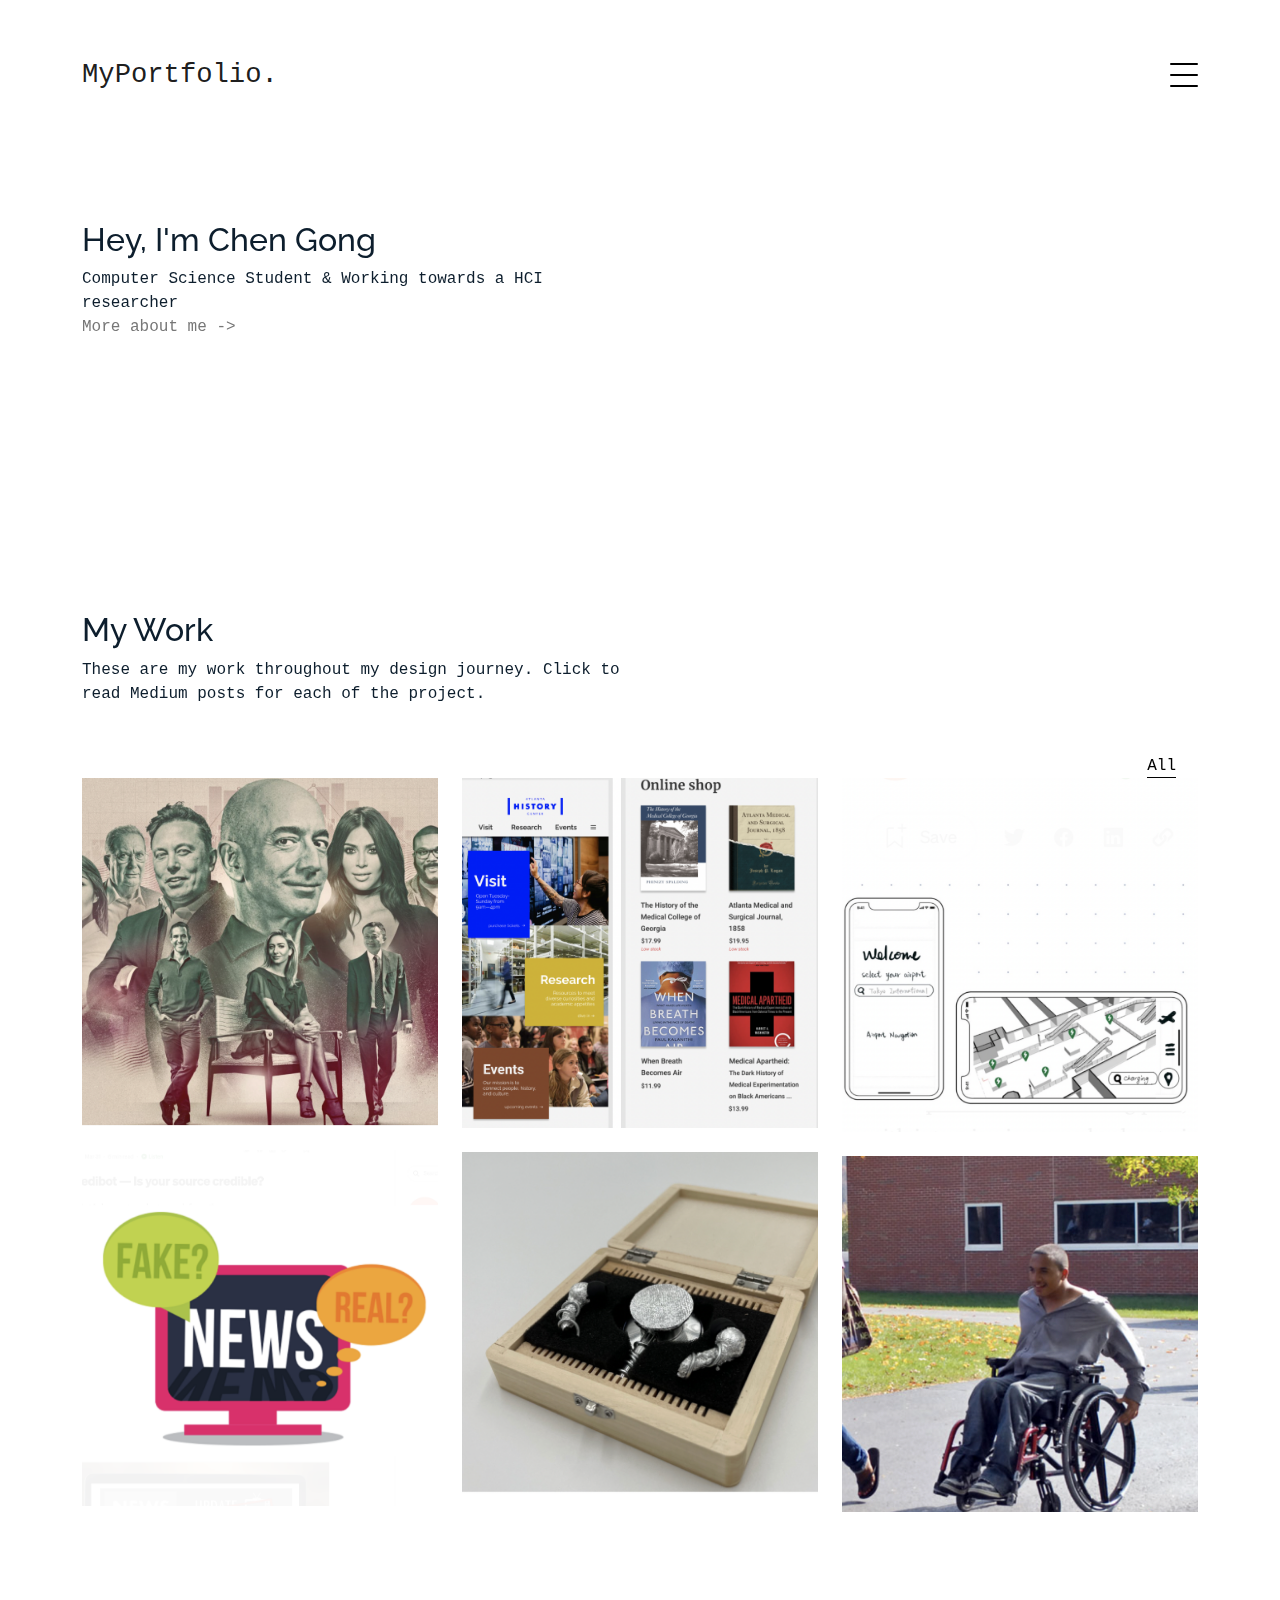
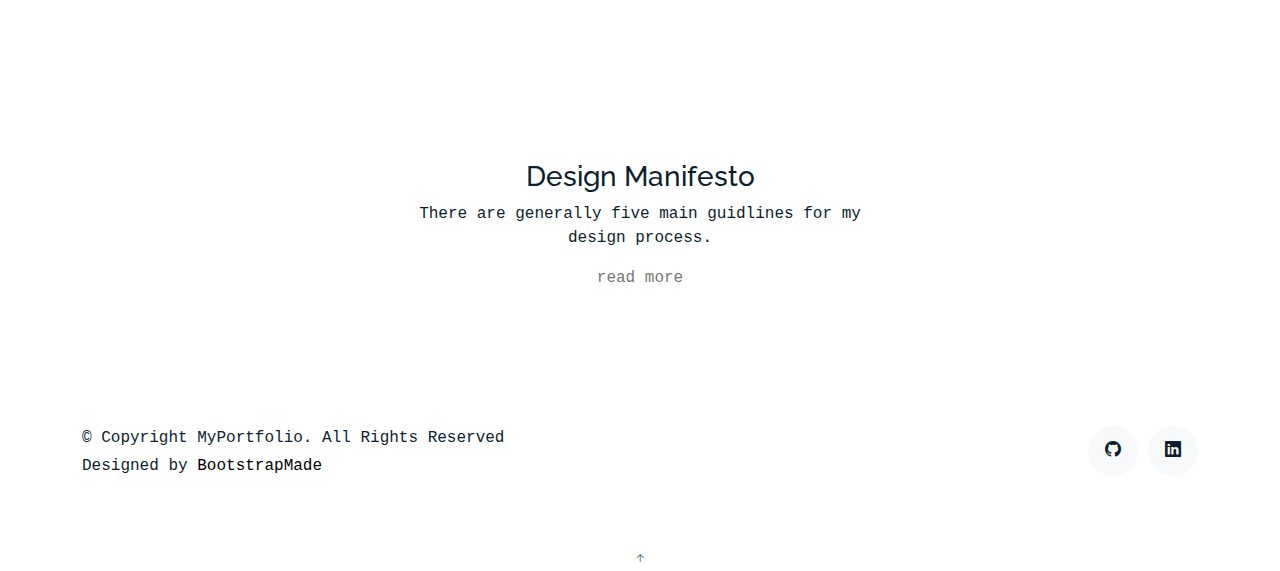
==== index.html @ 4b08886a "initial commit" ====
<!DOCTYPE html>
<html lang="en">

<head>
  <meta charset="utf-8">
  <meta content="width=device-width, initial-scale=1.0" name="viewport">

  <title>Chen's Portfolio</title>
  <meta content="" name="description">
  <meta content="" name="keywords">

  <!-- Favicons -->
  <link href="assets/img/favicon.png" rel="icon">
  <link href="assets/img/apple-touch-icon.png" rel="apple-touch-icon">

  <!-- Google Fonts -->
  <link href="https://fonts.googleapis.com/css?family=https://fonts.googleapis.com/css?family=Inconsolata:400,500,600,700|Raleway:400,400i,500,500i,600,600i,700,700i" rel="stylesheet">

  <!-- Vendor CSS Files -->
  <link href="assets/vendor/aos/aos.css" rel="stylesheet">
  <link href="assets/vendor/bootstrap/css/bootstrap.min.css" rel="stylesheet">
  <link href="assets/vendor/bootstrap-icons/bootstrap-icons.css" rel="stylesheet">
  <link href="assets/vendor/swiper/swiper-bundle.min.css" rel="stylesheet">

  <!-- Template Main CSS File -->
  <link href="assets/css/style.css" rel="stylesheet">

  <!-- =======================================================
  * Template Name: MyPortfolio - v4.7.0
  * Template URL: https://bootstrapmade.com/myportfolio-bootstrap-portfolio-website-template/
  * Author: BootstrapMade.com
  * License: https://bootstrapmade.com/license/
  ======================================================== -->
</head>

<body>

  <!-- ======= Navbar ======= -->
  <div class="collapse navbar-collapse custom-navmenu" id="main-navbar">
    <div class="container py-2 py-md-5">
      <div class="row align-items-start">
        <div class="col-md-2">
          <ul class="custom-menu">
            <li class="active"><a href="index.html">Home</a></li>
            <li><a href="about.html">About Me</a></li>

          </ul>
        </div>

      </div>

    </div>
  </div>

  <nav class="navbar navbar-light custom-navbar">
    <div class="container">
      <a class="navbar-brand" href="index.html">MyPortfolio.</a>
      <a href="#" class="burger" data-bs-toggle="collapse" data-bs-target="#main-navbar">
        <span></span>
      </a>
    </div>
  </nav>

  <main id="main">
    <section class="section site-portfolio">
    <div class="container">
    <div class="row mb-5 align-items-center">
      <div class="col-md-12 col-lg-6 mb-4 mb-lg-0" data-aos="fade-up">
        <h2>Hey, I'm Chen Gong</h2>
        <p class="mb-0">Computer Science Student &amp; Working towards a HCI researcher</p>
        <a href="about.html">More about me -></a>
      </div>
    </div>
  </section>
    <!-- ======= Works Section ======= -->
    <section class="section site-portfolio">
      <div class="container">
        <div class="row mb-5 align-items-center">
          <div class="col-md-12 col-lg-6 mb-4 mb-lg-0" data-aos="fade-up">
            <h2>My Work</h2>
            <p class="mb-0">These are my work throughout my design journey. Click to read Medium posts for each of the project.</p>
          </div>
        
          <!-- <div class="col-md-12 col-lg-6 text-start text-lg-end" data-aos="fade-up" data-aos-delay="100">
            <div id="filters" class="filters">
              <a href="#" data-filter="*" class="active">All</a>
              <a href="#" data-filter=".web">Web</a>
              <a href="#" data-filter=".design">Design</a>
              <a href="#" data-filter=".branding">Branding</a>
              <a href="#" data-filter=".photography">Photography</a>
            </div>
          </div> -->
        </div>
        <div class="container" style="display: flex; justify-content: flex-end">
          <div class="col-md-12 col-lg-6 text-start text-lg-end" data-aos="fade-up" data-aos-delay="100"  >
            <div  id="filters" class="filters" >
              <a href="#" data-filter="*" class="active">All</a>
            </div>
          </div>
        </div>
        <div id="portfolio-grid" class="row no-gutter" data-aos="fade-up" data-aos-delay="200">
          <div class="item web col-sm-6 col-md-4 col-lg-4 mb-4">
            <a href="https://medium.com/@gongcchen999/design-for-understanding-653224f5f0c0" class="item-wrap fancybox">
              <div class="work-info">
                <h3>Wealth Visualization</h3>
                <span>Interactive webpage</span>
              </div>
              <img class="img-fluid" src="assets/img/billionaire.png" width="356" height="356">
            </a>
          </div>
          <div class="item photography col-sm-6 col-md-4 col-lg-4 mb-4">
            <a href="https://medium.com/@gongcchen999/mobile-website-design-atlanta-history-center-ecdf8f0ae6c6" class="item-wrap fancybox">
              <div class="work-info">
                <h3>Mobile Webpage Design</h3>
                <span>Figma</span>
              </div>
              <img class="img-fluid" src="assets/img/figma.png" width="356" height="356">
            </a>
          </div>
          <div class="item branding col-sm-6 col-md-4 col-lg-4 mb-4">
            <a href="https://medium.com/@gongcchen999/prototype-airport-navigation-app-8dddd4defbae" class="item-wrap fancybox">
              <div class="work-info">
                <h3>Airport guiding app</h3>
                <span>App</span>
              </div>
              <img class="img-fluid" src="assets/img/app1.png" width="356" height="356">
            </a>
          </div>
          <div class="item design col-sm-6 col-md-4 col-lg-4 mb-4">
            <a href="https://medium.com/@gongcchen999/incredibot-the-source-evaluation-chatbot-e22843366904" class="item-wrap fancybox">
              <div class="work-info">
                <h3>Incredibot - chatbot design</h3>
                <span>Chatbot</span>
              </div>
              <img class="img-fluid" src="assets/img/chatbot.png" width="356" height="356">
            </a>
          </div>
          <div class="item photography col-sm-6 col-md-4 col-lg-4 mb-4">
            <a href="https://medium.com/@gongcchen999/airscope-a-wireless-headphone-for-museum-guidance-38a938fc433d" class="item-wrap fancybox">
              <div class="work-info">
                <h3>Airscope</h3>
                <span>physical prototype</span>
              </div>
              <img class="img-fluid" src="assets/img/airscope.png">
            </a>
          </div>
          <div class="item branding col-sm-6 col-md-4 col-lg-4 mb-4">
            <a href="https://medium.com/@gongcchen999/design-for-accessibility-annotated-campus-map-392881d0c738" class="item-wrap fancybox">
              <div class="work-info">
                <h3>Annotated Campus Map</h3>
                <span>Accessibility</span>
              </div>
              <img class="img-fluid" src="assets/img/map.png" width="356" height="356">
            </a>
          </div>
        </div>
      </div>
    </section><!-- End  Works Section -->

    <!-- ======= Design Manifesto ======= -->
    <section class="section">
      <div class="container">
        <div class="row justify-content-center text-center mb-4">
          <div class="col-5">
            <h3 class="h3 heading">Design Manifesto</h3>
            <p>There are generally five main guidlines for my design process.</p>
            <a href="blog.html">read more</a>
          </div>
        </div>

      </div>
    </section><!-- End Clients Section -->

   
    <!-- ======= Testimonials Section ======= -->
    <!-- <section class="section pt-0">
      <div class="container">

        <div class="testimonials-slider swiper" data-aos="fade-up" data-aos-delay="100">
          <div class="swiper-wrapper">

            <div class="swiper-slide">
              <div class="testimonial-wrap">
                <div class="testimonial">
                  <img src="assets/img/person_1.jpg" alt="Image" class="img-fluid">
                  <blockquote>
                    <p>Lorem ipsum dolor sit amet consectetur adipisicing elit. Quisquam necessitatibus incidunt ut officiis
                      explicabo inventore.</p>
                  </blockquote>
                  <p>&mdash; Jean Hicks</p>
                </div>
              </div>
            </div>

            <div class="swiper-slide">
              <div class="testimonial-wrap">
                <div class="testimonial">
                  <img src="assets/img/person_2.jpg" alt="Image" class="img-fluid">
                  <blockquote>
                    <p>Lorem ipsum dolor sit amet consectetur adipisicing elit. Quisquam necessitatibus incidunt ut officiis
                      explicabo inventore.</p>
                  </blockquote>
                  <p>&mdash; Chris Stanworth</p>
                </div>
              </div>
            </div>

          </div>
          <div class="swiper-pagination"></div>
        </div>

      </div>
    </section> -->
    <!-- End Testimonials Section -->

  </main><!-- End #main -->

  <!-- ======= Footer ======= -->
  <footer class="footer" role="contentinfo">
    <div class="container">
      <div class="row">
        <div class="col-sm-6">
          <p class="mb-1">&copy; Copyright MyPortfolio. All Rights Reserved</p>
          <div class="credits">
            <!--
            All the links in the footer should remain intact.
            You can delete the links only if you purchased the pro version.
            Licensing information: https://bootstrapmade.com/license/
            Purchase the pro version with working PHP/AJAX contact form: https://bootstrapmade.com/buy/?theme=MyPortfolio
          -->
            Designed by <a href="https://bootstrapmade.com/">BootstrapMade</a>
          </div>
        </div>
        <div class="col-sm-6 social text-md-end">
          <a href="https://github.com/cgong99"><span class="bi bi-github"></span></a>
          <a href="https://www.linkedin.com/in/chen-gong-7626a21b3/"><span class="bi bi-linkedin"></span></a>
        </div>
      </div>
    </div>
  </footer>

  <a href="#" class="back-to-top d-flex align-items-center justify-content-center"><i class="bi bi-arrow-up-short"></i></a>

  <!-- Vendor JS Files -->
  <script src="assets/vendor/aos/aos.js"></script>
  <script src="assets/vendor/bootstrap/js/bootstrap.bundle.min.js"></script>
  <script src="assets/vendor/isotope-layout/isotope.pkgd.min.js"></script>
  <script src="assets/vendor/swiper/swiper-bundle.min.js"></script>
  <script src="assets/vendor/php-email-form/validate.js"></script>

  <!-- Template Main JS File -->
  <script src="assets/js/main.js"></script>

</body>

</html>
---- assets/css/style.css ----
/**
* Template Name: MyPortfolio - v4.7.0
* Template URL: https://bootstrapmade.com/myportfolio-bootstrap-portfolio-website-template/
* Author: BootstrapMade.com
* License: https://bootstrapmade.com/license/
*/

/*--------------------------------------------------------------
# General
--------------------------------------------------------------*/
body {
  font-family: "Inconsolata", monospace;
  color: #0d1e2d;
}

a {
  color: #777;
  text-decoration: none;
}

a:hover {
  color: #000;
}

h1, h2, h3, h4, h5, h6, .font-heading {
  font-family: "Raleway", sans-serif;
}

.section {
  padding: 7rem 0;
}

.filters a {
  text-decoration: none;
  color: #000;
  display: inline-block;
  padding-left: 10px;
  padding-right: 10px;
  position: relative;
}
.filters a:hover, .filters a:focus, .filters a:active {
  text-decoration: none;
}
.filters a:hover:before {
  content: "";
  position: absolute;
  left: 10px;
  right: 10px;
  bottom: 0;
  height: 1px;
  background-color: #000;
}
.filters a.active {
  color: #000;
}
.filters a.active:before {
  content: "";
  position: absolute;
  left: 10px;
  right: 10px;
  bottom: 0;
  height: 1px;
  background-color: #000;
}

.item {
  border: none;
  margin-bottom: 30px;
}
.item .item-wrap {
  display: block;
  position: relative;
  overflow: hidden;
}
.item .item-wrap:after {
  z-index: 2;
  position: absolute;
  content: "";
  top: 0;
  left: 0;
  right: 0;
  bottom: 0;
  background: rgba(0, 0, 0, 0.4);
  visibility: hidden;
  opacity: 0;
  transition: 0.3s all ease-in-out;
}
.item .item-wrap img {
  transition: 0.3s transform ease;
  transform: scale(1);
}
.item .item-wrap > .work-info {
  position: absolute;
  top: 50%;
  width: 100%;
  text-align: center;
  z-index: 3;
  transform: translateY(-50%);
  color: #fff;
  opacity: 0;
  visibility: hidden;
  margin-top: 20px;
  transition: 0.3s all ease;
}
.item .item-wrap > .work-info h3 {
  font-size: 20px;
  margin-bottom: 0;
}
.item .item-wrap > .work-info span {
  font-size: 14px;
  text-transform: uppercase;
  letter-spacing: 0.2rem;
}
.item .item-wrap:hover {
  text-decoration: none;
}
.item .item-wrap:hover img {
  transform: scale(1.05);
}
.item .item-wrap:hover:after {
  opacity: 1;
  visibility: visible;
}
.item .item-wrap:hover .work-info {
  margin-top: 0px;
  opacity: 1;
  visibility: visible;
}

.testimonial-wrap {
  padding: 50px 50px 80px 50px;
  background: #eceff2;
}
.testimonial-wrap .testimonial {
  text-align: center;
  max-width: 500px;
  margin: 0 auto;
}
.testimonial-wrap .testimonial img {
  border-radius: 50%;
  width: 120px;
  margin: 0 auto 30px auto;
}
.testimonial-wrap .testimonial blockquote p {
  font-size: 20px;
}

.h3 {
  font-size: 20px;
}

.h4 {
  font-size: 16px;
}

.heading {
  font-size: 28px;
}

.readmore {
  display: inline-block;
  border: 1px solid #000;
  padding: 10px 15px;
  font-size: 12px;
  text-transform: uppercase;
  color: #000;
  transition: 0.2s all ease;
  font-weight: 700;
}
.readmore:active, .readmore:focus, .readmore:hover {
  outline: none;
}
.readmore:hover {
  color: #fff;
  text-decoration: none;
  background: #000;
}

.testimonials-slider .swiper-pagination {
  margin-top: -60px;
  position: relative;
}
.testimonials-slider .swiper-pagination .swiper-pagination-bullet {
  width: 12px;
  height: 12px;
  background-color: rgba(13, 30, 45, 0.3);
  opacity: 1;
}
.testimonials-slider .swiper-pagination .swiper-pagination-bullet-active {
  background-color: rgba(13, 30, 45, 0.6);
}

.sticky-content {
  position: sticky;
  position: -webkit-sticky;
  top: 0;
  /* required */
}

.list-line li {
  margin-bottom: 10px;
  position: relative;
  padding-left: 30px;
}
.list-line li:before {
  content: "";
  position: absolute;
  left: 0;
  top: 0.7rem;
  width: 10px;
  height: 2px;
  background: #000;
}

.form-control {
  border-radius: 0;
  background: #f8f9fa;
  border: 1px solid transparent;
  padding-top: 10px !important;
  padding-bottom: 10px !important;
}
.form-control:active, .form-control:focus {
  background: #eff1f4;
  outline: none;
  box-shadow: none;
  border: 1px solid transparent;
}

.custom-progress {
  height: 7px;
  border-radius: 0;
}
.custom-progress .progress-bar {
  background: #000;
}

/* Services */
.services i {
  font-size: 40px;
}
.services h4 {
  padding-top: 10px;
}

/* Contact Form */
.php-email-form .error-message {
  display: none;
  color: #fff;
  background: #ed3c0d;
  text-align: left;
  padding: 15px;
  font-weight: 600;
}
.php-email-form .error-message br + br {
  margin-top: 25px;
}
.php-email-form .sent-message {
  display: none;
  color: #fff;
  background: #18d26e;
  text-align: center;
  padding: 15px;
  font-weight: 600;
}
.php-email-form .loading {
  display: none;
  background: #fff;
  text-align: center;
  padding: 15px;
}
.php-email-form .loading:before {
  content: "";
  display: inline-block;
  border-radius: 50%;
  width: 24px;
  height: 24px;
  margin: 0 10px -6px 0;
  border: 3px solid #18d26e;
  border-top-color: #eee;
  -webkit-animation: animate-loading 1s linear infinite;
  animation: animate-loading 1s linear infinite;
}

@-webkit-keyframes animate-loading {
  0% {
    transform: rotate(0deg);
  }
  100% {
    transform: rotate(360deg);
  }
}

@keyframes animate-loading {
  0% {
    transform: rotate(0deg);
  }
  100% {
    transform: rotate(360deg);
  }
}
/*--------------------------------------------------------------
# Header
--------------------------------------------------------------*/
/* Custom Navmenu */
.custom-navmenu {
  background: #0d1e2d;
}
.custom-navmenu .custom-menu, .custom-navmenu .custom-menu li {
  padding: 0;
  margin: 0;
  list-style: none;
}
.custom-navmenu .custom-menu li {
  margin-bottom: 0;
  font-size: 20px;
}
.custom-navmenu .custom-menu li a {
  color: #fff;
  padding: 10px 0 !important;
}
.custom-navmenu .custom-menu li a:hover {
  text-decoration: none;
}
.custom-navmenu .custom-menu li.active a {
  text-decoration: underline;
}
.custom-navmenu h3 {
  font-size: 20px;
  color: #fff;
}
.custom-navmenu p {
  color: rgba(255, 255, 255, 0.6);
}
.custom-navmenu a {
  color: rgba(255, 255, 255, 0.7);
}
.custom-navmenu a:hover {
  color: #fff;
}

/* Custom Navbar */
.custom-navbar {
  padding-top: 50px;
  width: 100%;
}
@media (max-width: 780px) {
  .custom-navbar > .container {
    padding-right: 0;
    padding-left: 0;
  }
}
.custom-navbar .navbar-brand {
  font-size: 1.7rem;
}

/* Burger */
.burger {
  width: 28px;
  height: 32px;
  cursor: pointer;
  position: relative;
}

.burger:before, .burger span, .burger:after {
  width: 100%;
  height: 2px;
  display: block;
  background: #000;
  border-radius: 2px;
  position: absolute;
  opacity: 1;
}

.burger:before, .burger:after {
  transition: top 0.35s cubic-bezier(0.23, 1, 0.32, 1), transform 0.35s cubic-bezier(0.23, 1, 0.32, 1), opacity 0.35s cubic-bezier(0.23, 1, 0.32, 1), background-color 1.15s cubic-bezier(0.86, 0, 0.07, 1);
  -webkit-transition: top 0.35s cubic-bezier(0.23, 1, 0.32, 1), -webkit-transform 0.35s cubic-bezier(0.23, 1, 0.32, 1), opacity 0.35s cubic-bezier(0.23, 1, 0.32, 1), background-color 1.15s cubic-bezier(0.86, 0, 0.07, 1);
  content: "";
}

.burger:before {
  top: 4px;
}

.burger span {
  top: 15px;
}

.burger:after {
  top: 26px;
}

/* Hover */
.burger:hover:before {
  top: 7px;
}

.burger:hover:after {
  top: 23px;
}

/* Click */
.burger.active span {
  opacity: 0;
}

.burger.active:before, .burger.active:after {
  top: 40%;
}

.burger.active:before {
  transform: rotate(45deg);
}

.burger.active:after {
  transform: rotate(-45deg);
}

.burger:focus {
  outline: none;
}

/*--------------------------------------------------------------
# Footer
--------------------------------------------------------------*/
.footer {
  padding: 0 0 4rem 0;
}
.footer a {
  color: #000;
}

.social a {
  display: inline-block;
  width: 50px;
  height: 50px;
  border-radius: 50%;
  background: #f8f9fa;
  position: relative;
  text-align: center;
  color: #0d1e2d;
}
.social a span {
  display: inline-block;
  left: 50%;
  position: absolute;
  top: 50%;
  transform: translate(-50%, -50%);
}
.social a:hover {
  color: #000;
}

.img-fluid {
  width: 360;
  height: 360;
}
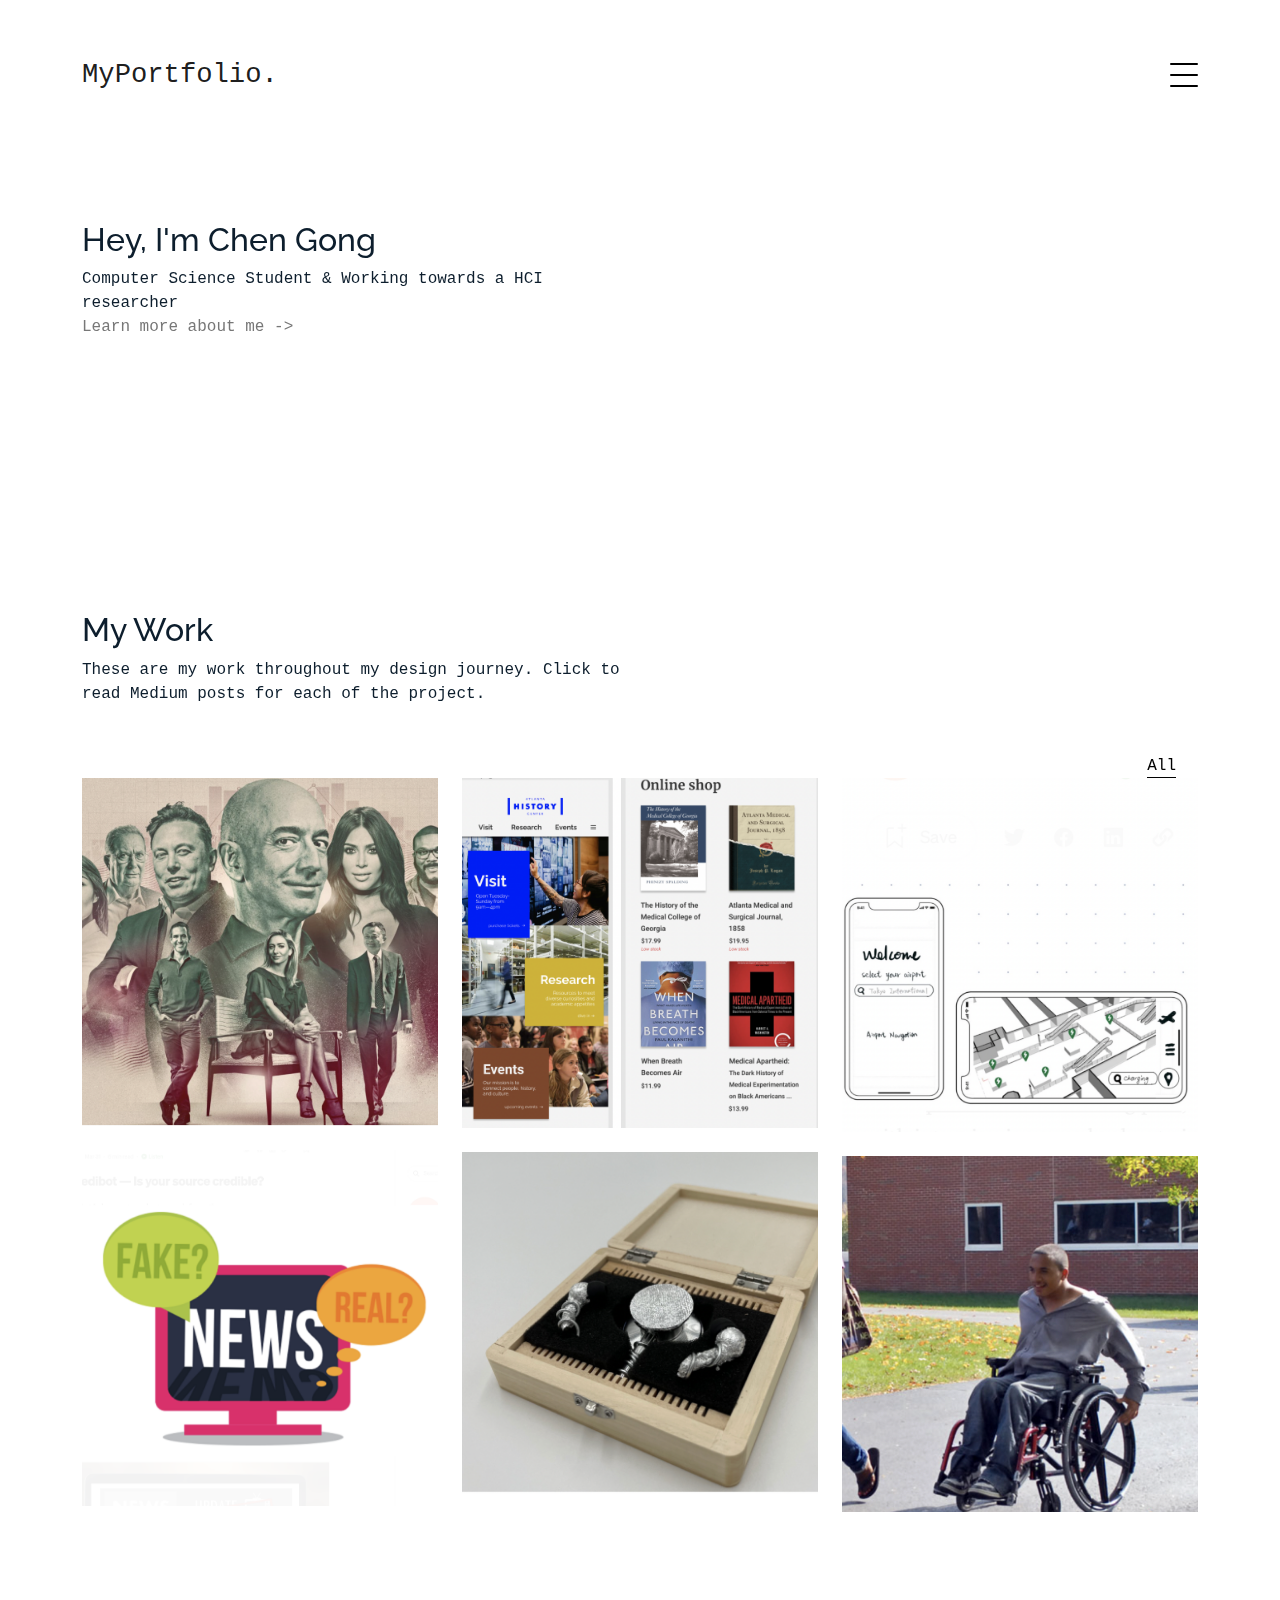
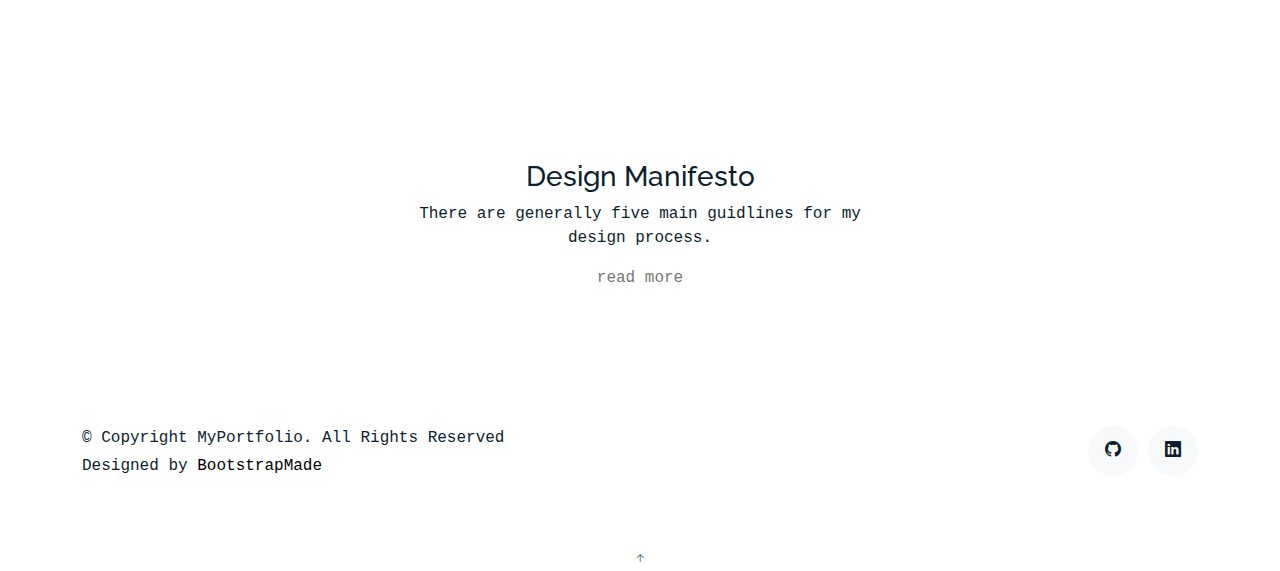
==== commit ea8aa4eb: "update icon, contact information" ====
--- a/index.html
+++ b/index.html
@@ -10,8 +10,8 @@
   <meta content="" name="keywords">
 
   <!-- Favicons -->
-  <link href="assets/img/favicon.png" rel="icon">
-  <link href="assets/img/apple-touch-icon.png" rel="apple-touch-icon">
+  <link href="assets/img/icon.png" rel="icon">
+  <link href="assets/img/icon.png" rel="apple-touch-icon">
 
   <!-- Google Fonts -->
   <link href="https://fonts.googleapis.com/css?family=https://fonts.googleapis.com/css?family=Inconsolata:400,500,600,700|Raleway:400,400i,500,500i,600,600i,700,700i" rel="stylesheet">
@@ -68,7 +68,7 @@
       <div class="col-md-12 col-lg-6 mb-4 mb-lg-0" data-aos="fade-up">
         <h2>Hey, I'm Chen Gong</h2>
         <p class="mb-0">Computer Science Student &amp; Working towards a HCI researcher</p>
-        <a href="about.html">More about me -></a>
+        <a href="about.html">Learn more about me -></a>
       </div>
     </div>
   </section>
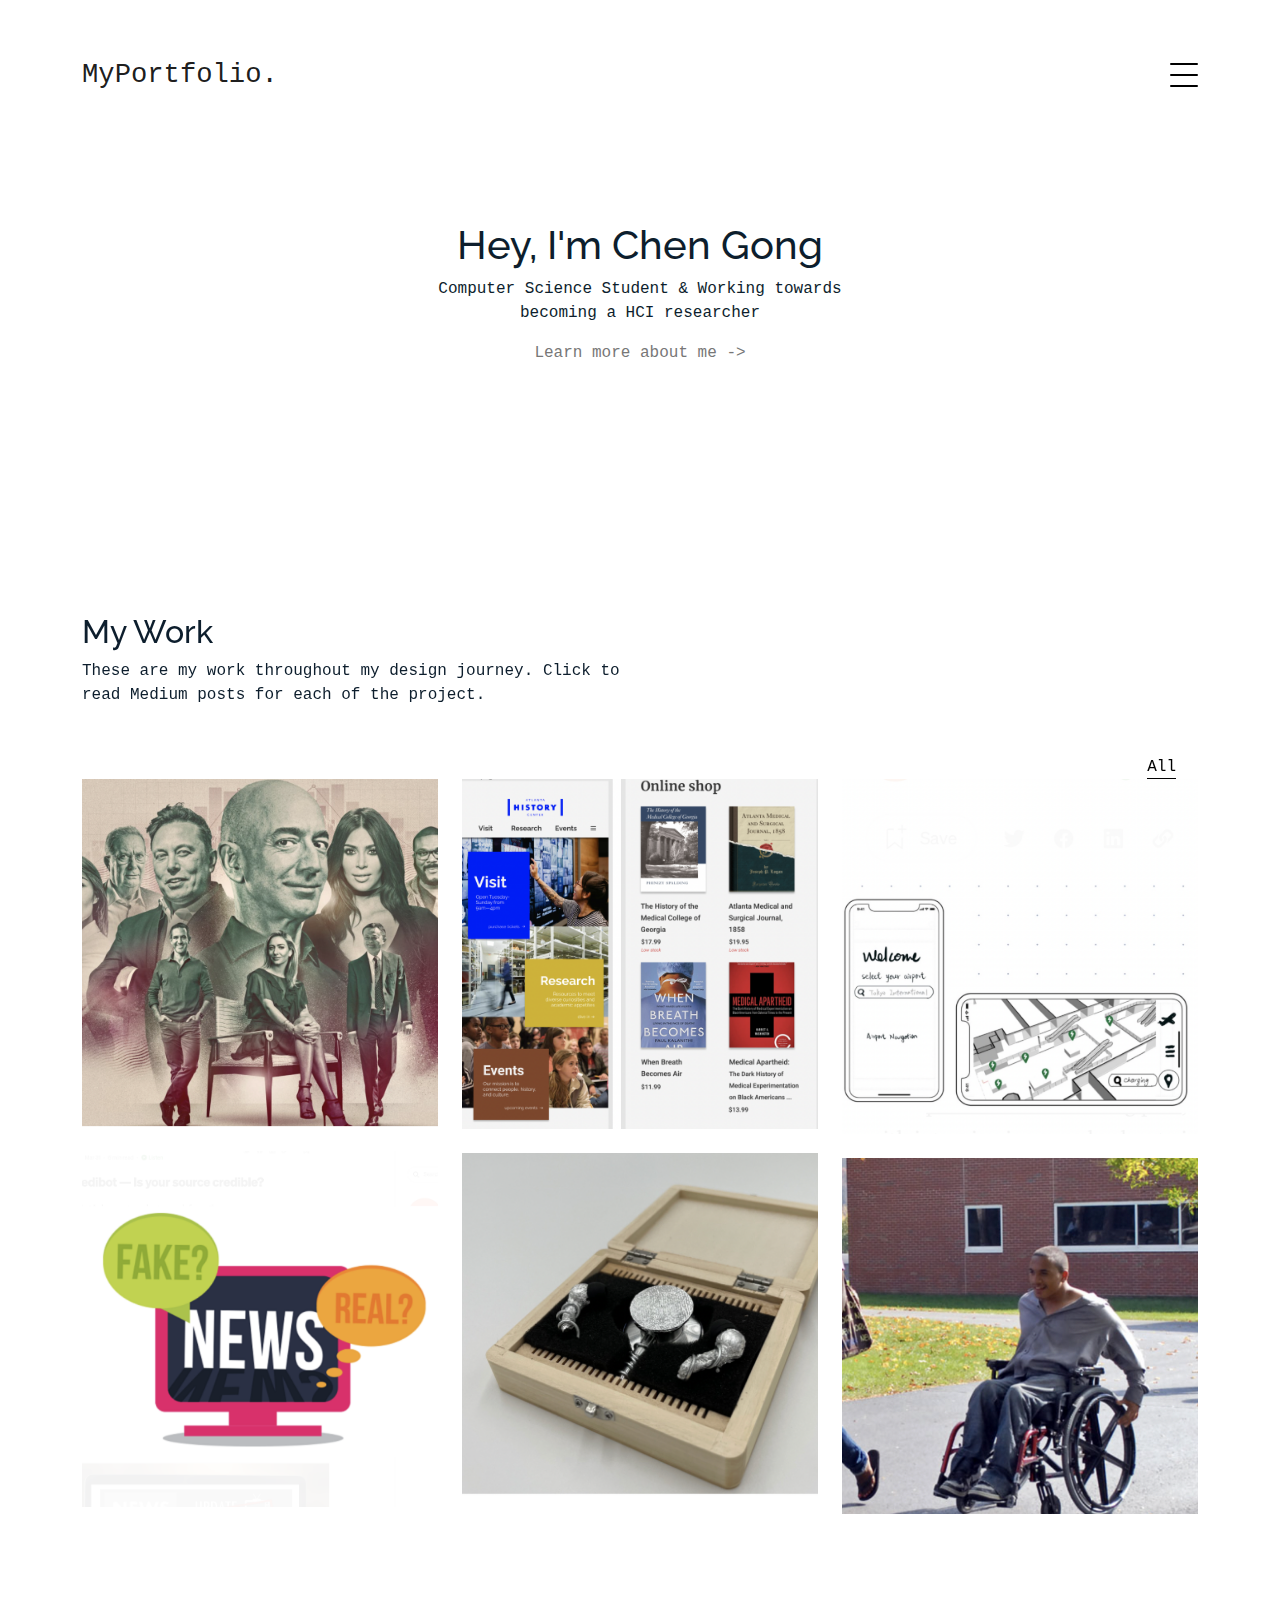
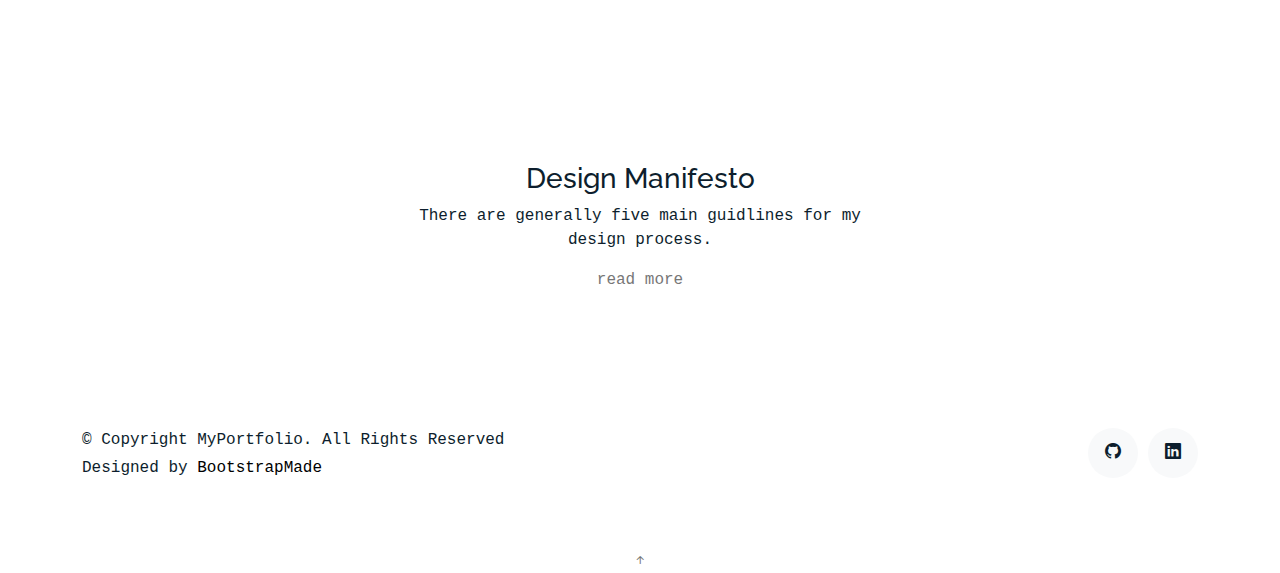
==== commit 3efd8f0c: "changed layout" ====
--- a/index.html
+++ b/index.html
@@ -61,15 +61,27 @@
     </div>
   </nav>
 
-  <main id="main">
+  <!-- <main id="main">
     <section class="section site-portfolio">
     <div class="container">
     <div class="row mb-5 align-items-center">
       <div class="col-md-12 col-lg-6 mb-4 mb-lg-0" data-aos="fade-up">
         <h2>Hey, I'm Chen Gong</h2>
-        <p class="mb-0">Computer Science Student &amp; Working towards a HCI researcher</p>
+        <p class="mb-0">Computer Science Student &amp; Working towards becoming a HCI researcher</p>
         <a href="about.html">Learn more about me -></a>
       </div>
+    </div>
+  </section> -->
+  <section class="section">
+    <div class="container">
+      <div class="row justify-content-center text-center mb-4">
+        <div class="col-5">
+          <h1 >Hey, I'm Chen Gong</h1>
+          <p>Computer Science Student &amp; Working towards becoming a HCI researcher</p>
+          <a href="about.html">Learn more about me -></a>
+        </div>
+      </div>
+
     </div>
   </section>
     <!-- ======= Works Section ======= -->
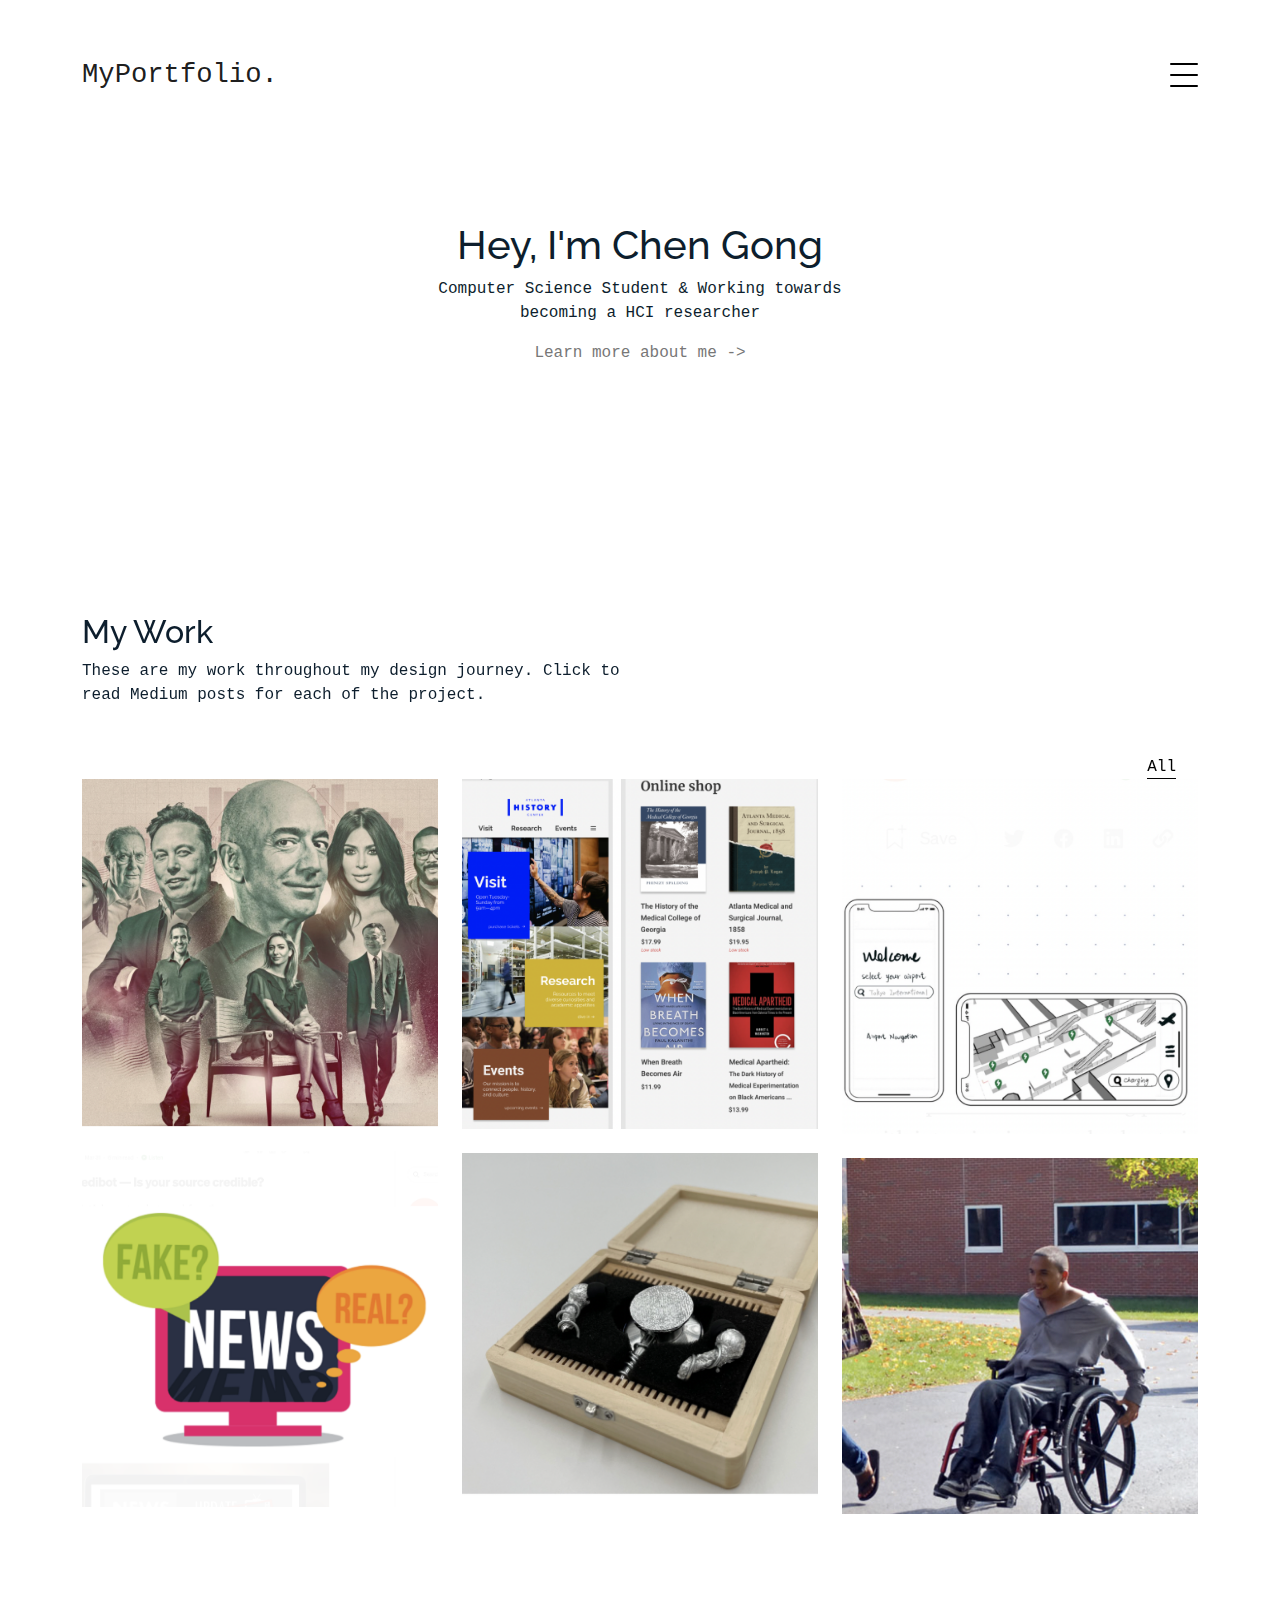
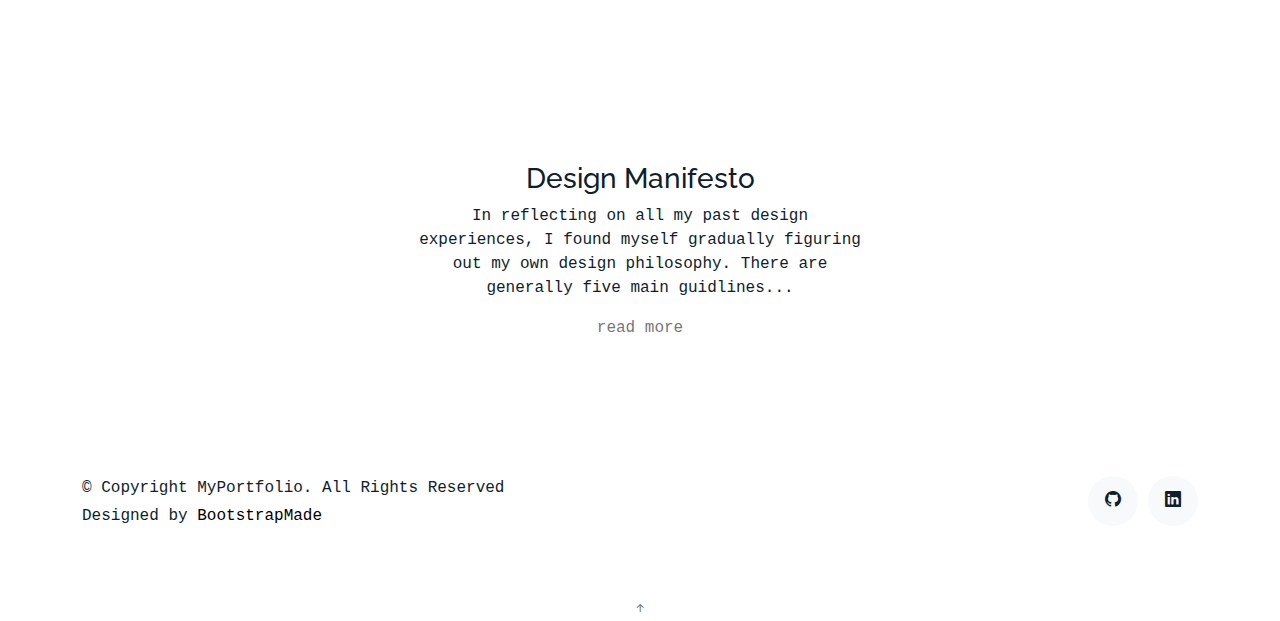
==== commit 55542530: "format blog" ====
--- a/index.html
+++ b/index.html
@@ -175,7 +175,7 @@
         <div class="row justify-content-center text-center mb-4">
           <div class="col-5">
             <h3 class="h3 heading">Design Manifesto</h3>
-            <p>There are generally five main guidlines for my design process.</p>
+            <p>In reflecting on all my past design experiences, I found myself gradually figuring out my own design philosophy. There are generally five main guidlines...</p>
             <a href="blog.html">read more</a>
           </div>
         </div>
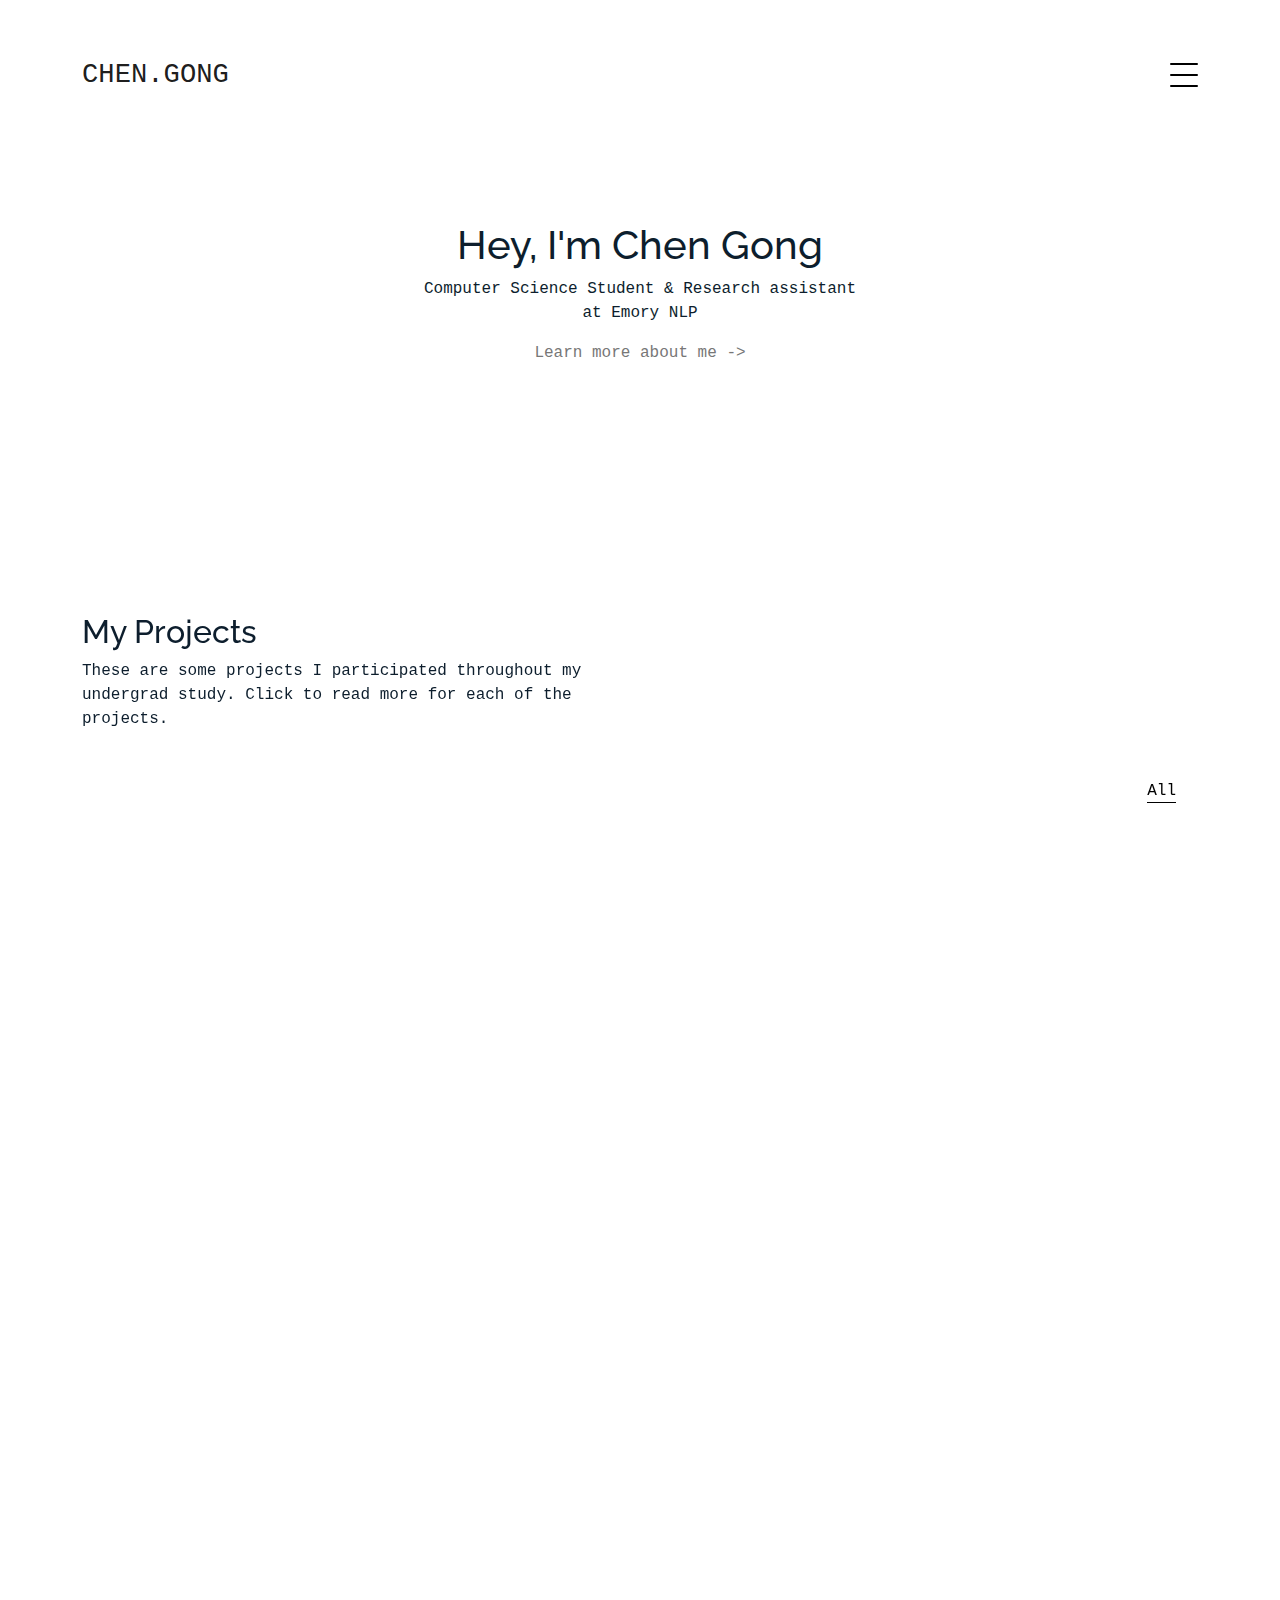
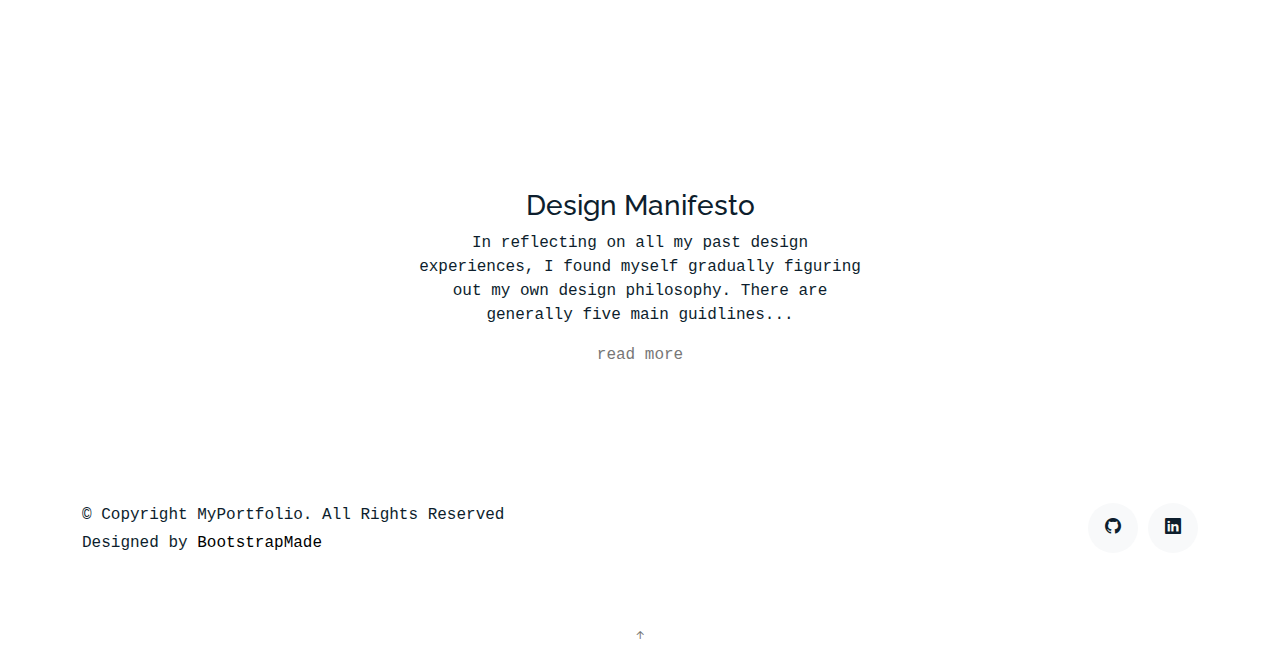
==== commit 05ffd368: "change to personal profolio" ====
--- a/index.html
+++ b/index.html
@@ -54,7 +54,7 @@
 
   <nav class="navbar navbar-light custom-navbar">
     <div class="container">
-      <a class="navbar-brand" href="index.html">MyPortfolio.</a>
+      <a class="navbar-brand" href="index.html">CHEN.GONG</a>
       <a href="#" class="burger" data-bs-toggle="collapse" data-bs-target="#main-navbar">
         <span></span>
       </a>
@@ -77,7 +77,7 @@
       <div class="row justify-content-center text-center mb-4">
         <div class="col-5">
           <h1 >Hey, I'm Chen Gong</h1>
-          <p>Computer Science Student &amp; Working towards becoming a HCI researcher</p>
+          <p>Computer Science Student &amp; Research assistant at Emory NLP</p>
           <a href="about.html">Learn more about me -></a>
         </div>
       </div>
@@ -89,8 +89,8 @@
       <div class="container">
         <div class="row mb-5 align-items-center">
           <div class="col-md-12 col-lg-6 mb-4 mb-lg-0" data-aos="fade-up">
-            <h2>My Work</h2>
-            <p class="mb-0">These are my work throughout my design journey. Click to read Medium posts for each of the project.</p>
+            <h2>My Projects</h2>
+            <p class="mb-0">These are some projects I participated throughout my undergrad study. Click to read more for each of the projects.</p>
           </div>
         
           <!-- <div class="col-md-12 col-lg-6 text-start text-lg-end" data-aos="fade-up" data-aos-delay="100">
@@ -111,6 +111,26 @@
           </div>
         </div>
         <div id="portfolio-grid" class="row no-gutter" data-aos="fade-up" data-aos-delay="200">
+          <div class="item branding col-sm-6 col-md-4 col-lg-4 mb-4">
+            <a href="https://github.com/mhutsell/Pheme" class="item-wrap fancybox">
+              <div class="work-info">
+                <h3>Pheme</h3>
+                <span>Bluetooth Messaging App</span>
+              </div>
+              <img class="img-fluid" src="assets/img/pheme.jpg" width="356" height="356">
+            </a>
+          </div>
+          
+
+          <div class="item photography col-sm-6 col-md-4 col-lg-4 mb-4">
+            <a href="https://github.com/NLP-Suite/NLP-Suite/wiki" class="item-wrap fancybox">
+              <div class="work-info">
+                <h3>NLP-Suite</h3>
+                <span>open-source tool</span>
+              </div>
+              <img class="img-fluid" src="assets/img/figma.png" width="356" height="356">
+            </a>
+          </div>
           <div class="item web col-sm-6 col-md-4 col-lg-4 mb-4">
             <a href="https://medium.com/@gongcchen999/design-for-understanding-653224f5f0c0" class="item-wrap fancybox">
               <div class="work-info">
@@ -120,47 +140,29 @@
               <img class="img-fluid" src="assets/img/billionaire.png" width="356" height="356">
             </a>
           </div>
+          <div class="item design col-sm-6 col-md-4 col-lg-4 mb-4">
+            <a href="https://www.emorynlp.org/projects/emory-initialview-collaboration" class="item-wrap fancybox">
+              <div class="work-info">
+                <h3>InitialView - Interview Chatbot</h3>
+                <span>Chatbot</span>
+              </div>
+              <img class="img-fluid" src="assets/img/chatbot.png" width="356" height="356">
+            </a>
+          </div>
           <div class="item photography col-sm-6 col-md-4 col-lg-4 mb-4">
-            <a href="https://medium.com/@gongcchen999/mobile-website-design-atlanta-history-center-ecdf8f0ae6c6" class="item-wrap fancybox">
-              <div class="work-info">
-                <h3>Mobile Webpage Design</h3>
-                <span>Figma</span>
-              </div>
-              <img class="img-fluid" src="assets/img/figma.png" width="356" height="356">
+            <a href="https://github.com/Lukas-Xue/Heart-Failure-Prediction" class="item-wrap fancybox">
+              <div class="work-info">
+                <h3>Heart Failure Prediction</h3>
+                <span>Machine Learning</span>
+              </div>
+              <img class="img-fluid" src="assets/img/airscope.png">
             </a>
           </div>
           <div class="item branding col-sm-6 col-md-4 col-lg-4 mb-4">
-            <a href="https://medium.com/@gongcchen999/prototype-airport-navigation-app-8dddd4defbae" class="item-wrap fancybox">
-              <div class="work-info">
-                <h3>Airport guiding app</h3>
-                <span>App</span>
-              </div>
-              <img class="img-fluid" src="assets/img/app1.png" width="356" height="356">
-            </a>
-          </div>
-          <div class="item design col-sm-6 col-md-4 col-lg-4 mb-4">
-            <a href="https://medium.com/@gongcchen999/incredibot-the-source-evaluation-chatbot-e22843366904" class="item-wrap fancybox">
-              <div class="work-info">
-                <h3>Incredibot - chatbot design</h3>
-                <span>Chatbot</span>
-              </div>
-              <img class="img-fluid" src="assets/img/chatbot.png" width="356" height="356">
-            </a>
-          </div>
-          <div class="item photography col-sm-6 col-md-4 col-lg-4 mb-4">
-            <a href="https://medium.com/@gongcchen999/airscope-a-wireless-headphone-for-museum-guidance-38a938fc433d" class="item-wrap fancybox">
-              <div class="work-info">
-                <h3>Airscope</h3>
-                <span>physical prototype</span>
-              </div>
-              <img class="img-fluid" src="assets/img/airscope.png">
-            </a>
-          </div>
-          <div class="item branding col-sm-6 col-md-4 col-lg-4 mb-4">
-            <a href="https://medium.com/@gongcchen999/design-for-accessibility-annotated-campus-map-392881d0c738" class="item-wrap fancybox">
-              <div class="work-info">
-                <h3>Annotated Campus Map</h3>
-                <span>Accessibility</span>
+            <a href="https://github.com/cgong99/LOA" class="item-wrap fancybox">
+              <div class="work-info">
+                <h3>LOA-Chess Game</h3>
+                <span>Game</span>
               </div>
               <img class="img-fluid" src="assets/img/map.png" width="356" height="356">
             </a>
--- a/assets/css/style.css
+++ b/assets/css/style.css
@@ -451,6 +451,6 @@
 }
 
 .img-fluid {
-  width: 360;
-  height: 360;
+  width: 200;
+  height: 200;
 }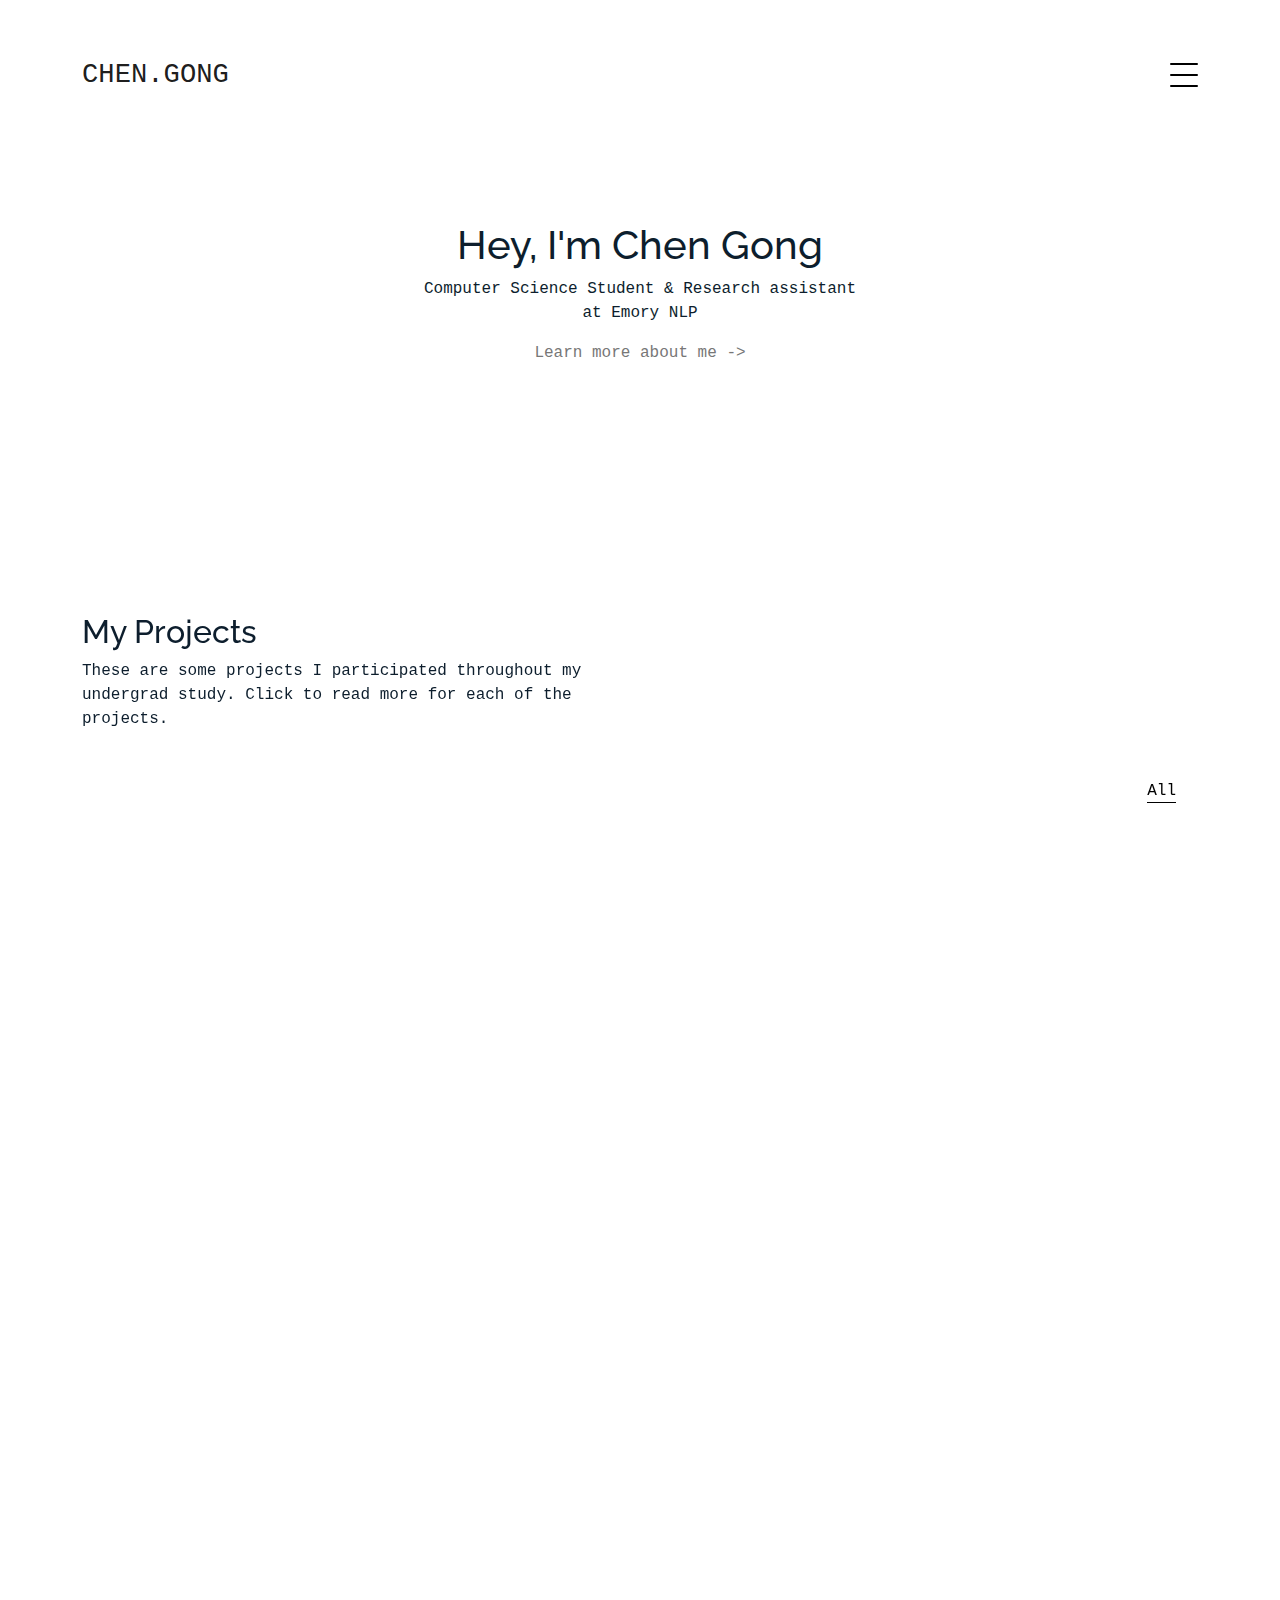
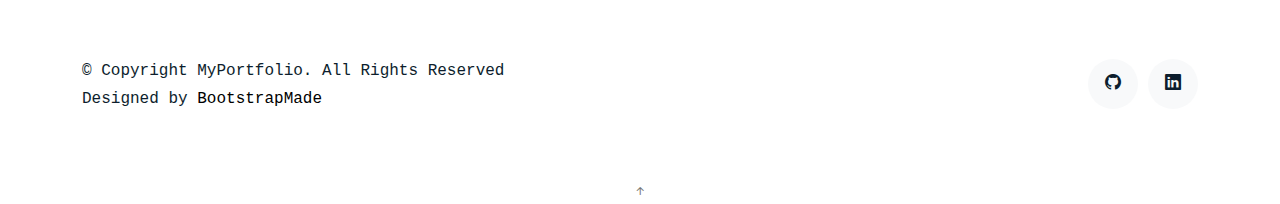
==== commit 900e7afd: "updated projects" ====
--- a/index.html
+++ b/index.html
@@ -110,14 +110,15 @@
             </div>
           </div>
         </div>
-        <div id="portfolio-grid" class="row no-gutter" data-aos="fade-up" data-aos-delay="200">
+
+        <div id="portfolio-grid" class="row no-gutter" data-aos="fade-up" data-aos-delay="200" style="max-width: 1200px; margin: auto;">
           <div class="item branding col-sm-6 col-md-4 col-lg-4 mb-4">
             <a href="https://github.com/mhutsell/Pheme" class="item-wrap fancybox">
               <div class="work-info">
                 <h3>Pheme</h3>
                 <span>Bluetooth Messaging App</span>
               </div>
-              <img class="img-fluid" src="assets/img/pheme.jpg" width="356" height="356">
+              <img class="img-fluid" src="assets/img/pheme.png" >
             </a>
           </div>
           
@@ -128,25 +129,26 @@
                 <h3>NLP-Suite</h3>
                 <span>open-source tool</span>
               </div>
-              <img class="img-fluid" src="assets/img/figma.png" width="356" height="356">
+              <img class="img-fluid" src="assets/img/nlp-suite.png" >
             </a>
           </div>
           <div class="item web col-sm-6 col-md-4 col-lg-4 mb-4">
-            <a href="https://medium.com/@gongcchen999/design-for-understanding-653224f5f0c0" class="item-wrap fancybox">
+            <a href="https://cgong99.github.io/Billionaire-Visualization/" class="item-wrap fancybox">
               <div class="work-info">
                 <h3>Wealth Visualization</h3>
                 <span>Interactive webpage</span>
               </div>
-              <img class="img-fluid" src="assets/img/billionaire.png" width="356" height="356">
-            </a>
-          </div>
+              <img class="img-fluid" src="assets/img/billionaire.png">
+            </a>
+          </div>
+          
           <div class="item design col-sm-6 col-md-4 col-lg-4 mb-4">
             <a href="https://www.emorynlp.org/projects/emory-initialview-collaboration" class="item-wrap fancybox">
               <div class="work-info">
                 <h3>InitialView - Interview Chatbot</h3>
                 <span>Chatbot</span>
               </div>
-              <img class="img-fluid" src="assets/img/chatbot.png" width="356" height="356">
+              <img class="img-fluid" src="assets/img/chatbot.png" >
             </a>
           </div>
           <div class="item photography col-sm-6 col-md-4 col-lg-4 mb-4">
@@ -155,7 +157,7 @@
                 <h3>Heart Failure Prediction</h3>
                 <span>Machine Learning</span>
               </div>
-              <img class="img-fluid" src="assets/img/airscope.png">
+              <img class="img-fluid" src="assets/img/heart.png">
             </a>
           </div>
           <div class="item branding col-sm-6 col-md-4 col-lg-4 mb-4">
@@ -164,7 +166,7 @@
                 <h3>LOA-Chess Game</h3>
                 <span>Game</span>
               </div>
-              <img class="img-fluid" src="assets/img/map.png" width="356" height="356">
+              <img class="img-fluid" src="assets/img/LOA.jpg" >
             </a>
           </div>
         </div>
@@ -172,7 +174,7 @@
     </section><!-- End  Works Section -->
 
     <!-- ======= Design Manifesto ======= -->
-    <section class="section">
+    <!-- <section class="section">
       <div class="container">
         <div class="row justify-content-center text-center mb-4">
           <div class="col-5">
@@ -183,7 +185,8 @@
         </div>
 
       </div>
-    </section><!-- End Clients Section -->
+    </section> -->
+
 
    
     <!-- ======= Testimonials Section ======= -->
--- a/assets/css/style.css
+++ b/assets/css/style.css
@@ -87,6 +87,7 @@
 }
 .item .item-wrap img {
   transition: 0.3s transform ease;
+  object-fit: cover;
   transform: scale(1);
 }
 .item .item-wrap > .work-info {
@@ -451,6 +452,7 @@
 }
 
 .img-fluid {
-  width: 200;
-  height: 200;
+  width: 100%;
+
+  object-fit: cover;
 }